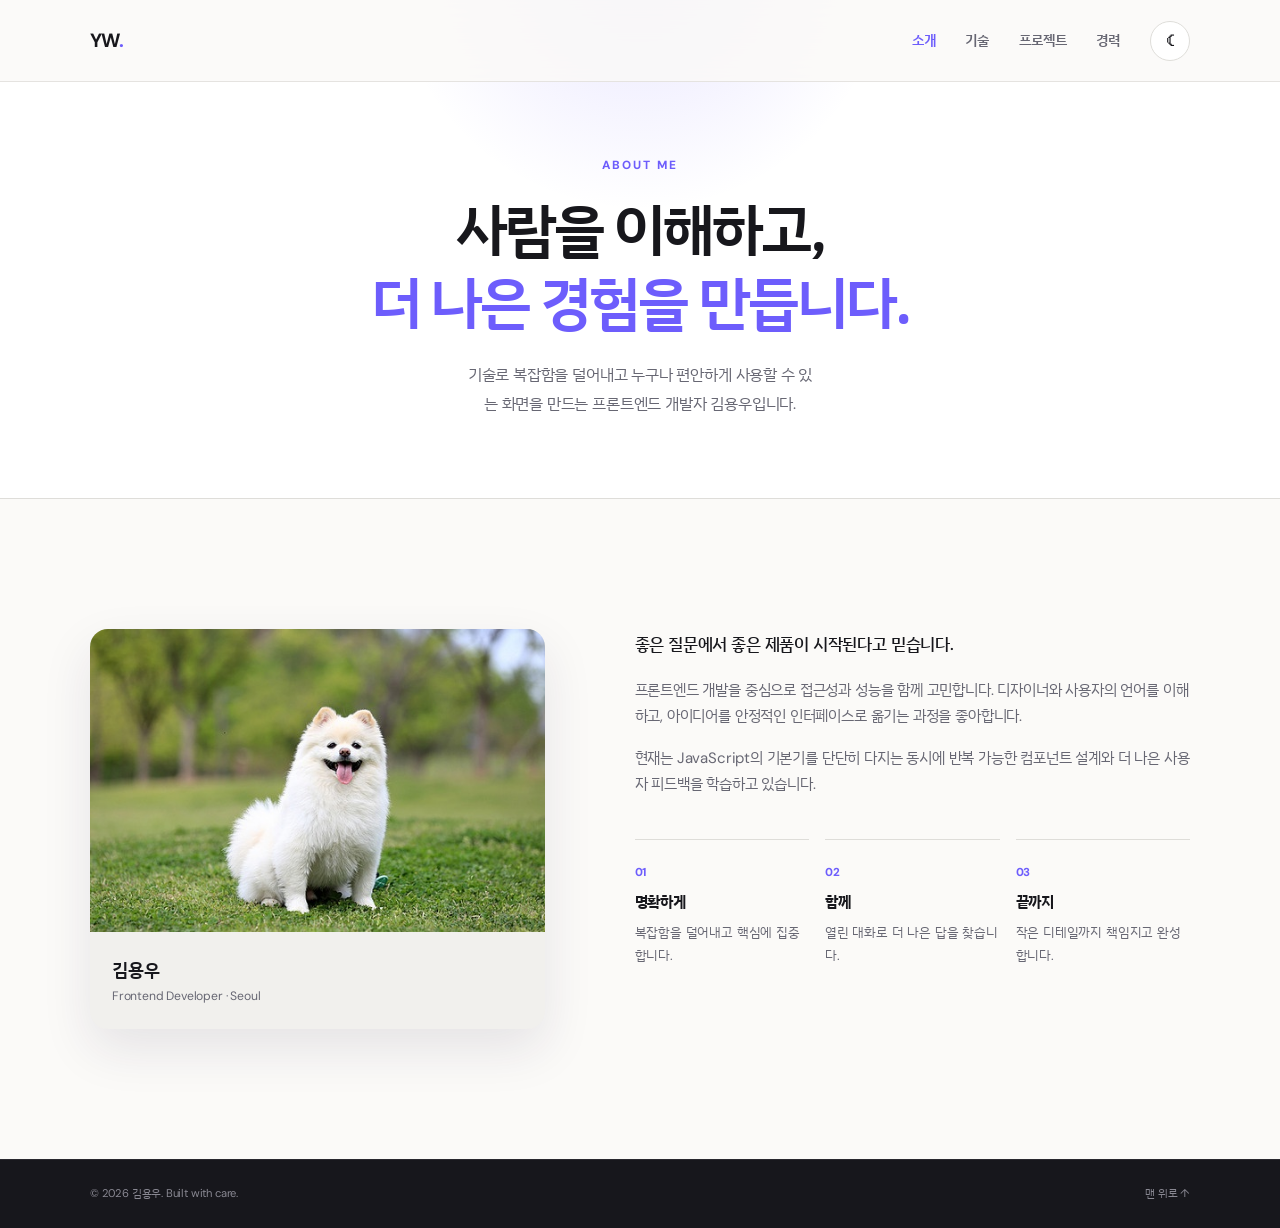
==== about.html @ 5609f6c0 "Move website to repository root for GitHub Pages" ====
<!doctype html>
<html lang="ko">
<head>
  <meta charset="UTF-8">
  <meta name="viewport" content="width=device-width, initial-scale=1.0">
  <meta name="description" content="프론트엔드 개발자 김용우의 소개와 일하는 방식을 확인하세요.">
  <title>소개 | 김용우</title>
  <link rel="preconnect" href="https://fonts.googleapis.com">
  <link rel="preconnect" href="https://fonts.gstatic.com" crossorigin>
  <link href="https://fonts.googleapis.com/css2?family=DM+Sans:wght@400;500;600;700&amp;family=IBM+Plex+Sans+KR:wght@300;400;500;600;700&amp;display=swap" rel="stylesheet">
  <link rel="stylesheet" href="css/style.css">
  <script src="js/main.js" defer></script>
</head>
<body>
  <a class="skip-link" href="#main-content">본문으로 바로가기</a>
  <header class="site-header" id="top">
    <div class="container header-inner">
      <a class="logo" href="index.html" aria-label="홈으로 이동">YW<span>.</span></a>
      <nav class="site-nav" aria-label="주요 메뉴">
        <button class="menu-toggle" type="button" aria-expanded="false" aria-controls="nav-list"><span class="sr-only">메뉴 열기</span><span></span><span></span><span></span></button>
        <ul class="nav-list" id="nav-list">
          <li><a class="is-active" aria-current="page" href="about.html">소개</a></li>
          <li><a href="skills.html">기술</a></li>
          <li><a href="projects.html">프로젝트</a></li>
          <li><a href="index.html#experience">경력</a></li>
        </ul>
      </nav>
      <button class="theme-toggle" type="button" aria-label="다크 모드로 전환" title="테마 전환"><span class="theme-icon" aria-hidden="true">☾</span></button>
    </div>
  </header>
  <main id="main-content" class="subpage-main">
    <section class="subpage-hero">
      <div class="container reveal">
        <p class="section-number">ABOUT ME</p>
        <h1>사람을 이해하고,<br><span>더 나은 경험을 만듭니다.</span></h1>
        <p>기술로 복잡함을 덜어내고 누구나 편안하게 사용할 수 있는 화면을 만드는 프론트엔드 개발자 김용우입니다.</p>
      </div>
    </section>
    <section class="section subpage-content" id="about">
      <div class="container about-grid">
        <div class="profile-summary reveal">
          <img src="assets/images/dog.jpg" alt="잔디밭에 앉아 있는 흰색 강아지 프로필 사진">
          <div><strong>김용우</strong><span>Frontend Developer · Seoul</span></div>
        </div>
        <div class="about-content reveal">
          <p class="lead">좋은 질문에서 좋은 제품이 시작된다고 믿습니다.</p>
          <p>프론트엔드 개발을 중심으로 접근성과 성능을 함께 고민합니다. 디자이너와 사용자의 언어를 이해하고, 아이디어를 안정적인 인터페이스로 옮기는 과정을 좋아합니다.</p>
          <p>현재는 JavaScript의 기본기를 단단히 다지는 동시에 반복 가능한 컴포넌트 설계와 더 나은 사용자 피드백을 학습하고 있습니다.</p>
          <div class="principles">
            <div><span>01</span><strong>명확하게</strong><p>복잡함을 덜어내고 핵심에 집중합니다.</p></div>
            <div><span>02</span><strong>함께</strong><p>열린 대화로 더 나은 답을 찾습니다.</p></div>
            <div><span>03</span><strong>끝까지</strong><p>작은 디테일까지 책임지고 완성합니다.</p></div>
          </div>
        </div>
      </div>
    </section>
  </main>
  <footer class="site-footer"><div class="container"><p>© <span id="current-year"></span> 김용우. Built with care.</p><a href="#top">맨 위로 <span aria-hidden="true">↑</span></a></div></footer>
</body>
</html>
---- css/style.css ----
:root {
  --primary: #6d5dfc;
  --primary-dark: #5040df;
  --accent: #ff6b4a;
  --background: #fbfaf8;
  --surface: #ffffff;
  --surface-soft: #f1f0ed;
  --text: #17171c;
  --muted: #676773;
  --line: #deddd9;
  --radius: 18px;
  --content-width: 1100px;
  --shadow: 0 20px 50px rgba(35, 31, 71, .1);
}

[data-theme="dark"] {
  --background: #121216;
  --surface: #1b1b21;
  --surface-soft: #24242b;
  --text: #f4f2ee;
  --muted: #aaa9b4;
  --line: #35353e;
  --shadow: 0 20px 50px rgba(0, 0, 0, .3);
}

*, *::before, *::after { box-sizing: border-box; }
html { scroll-behavior: smooth; scroll-padding-top: 82px; }
body { margin: 0; background: var(--background); color: var(--text); font-family: "DM Sans", "IBM Plex Sans KR", sans-serif; font-size: 15px; font-weight: 400; line-height: 1.75; letter-spacing: -.012em; overflow-x: hidden; transition: background .3s, color .3s; }
body::selection { background: var(--primary); color: #fff; }
a { color: inherit; text-decoration: none; }
button { color: inherit; font: inherit; }
ul, ol { margin: 0; padding: 0; list-style: none; }
h1, h2, h3, p { margin-top: 0; }
.container { width: min(calc(100% - 40px), var(--content-width)); margin-inline: auto; }
.sr-only { position: absolute; width: 1px; height: 1px; padding: 0; margin: -1px; overflow: hidden; clip: rect(0, 0, 0, 0); white-space: nowrap; border: 0; }
.skip-link { position: fixed; z-index: 999; top: 10px; left: 10px; padding: 10px 16px; border-radius: 8px; background: var(--text); color: var(--background); transform: translateY(-150%); }
.skip-link:focus { transform: translateY(0); }
:focus-visible { outline: 3px solid var(--accent); outline-offset: 4px; }

.site-header { position: fixed; z-index: 100; inset: 0 0 auto; height: 74px; border-bottom: 1px solid color-mix(in srgb, var(--line) 75%, transparent); background: color-mix(in srgb, var(--background) 84%, transparent); backdrop-filter: blur(16px); }
.header-inner { height: 100%; display: flex; align-items: center; }
.logo { font-size: 1.2rem; font-weight: 700; letter-spacing: -.04em; }
.logo span { color: var(--primary); }
.site-nav { margin-left: auto; }
.nav-list { position: fixed; top: 74px; left: 20px; right: 20px; display: none; padding: 18px; border: 1px solid var(--line); border-radius: 14px; background: var(--surface); box-shadow: var(--shadow); }
.nav-list.is-open { display: grid; }
.nav-list a { display: block; padding: 10px 12px; color: var(--muted); font-size: .9rem; font-weight: 600; }
.nav-list a:hover, .nav-list a.is-active { color: var(--primary); }
.menu-toggle, .theme-toggle { display: grid; place-items: center; width: 40px; height: 40px; padding: 0; border: 1px solid var(--line); border-radius: 50%; background: var(--surface); cursor: pointer; }
.menu-toggle { gap: 4px; border: 0; background: transparent; }
.menu-toggle > span:not(.sr-only) { width: 20px; height: 2px; background: currentColor; transition: transform .2s, opacity .2s; }
.menu-toggle[aria-expanded="true"] > span:nth-of-type(2) { transform: translateY(6px) rotate(45deg); }
.menu-toggle[aria-expanded="true"] > span:nth-of-type(3) { opacity: 0; }
.menu-toggle[aria-expanded="true"] > span:nth-of-type(4) { transform: translateY(-6px) rotate(-45deg); }
.theme-toggle { margin-left: 8px; font-size: 1.15rem; }

.hero { position: relative; min-height: 780px; padding: 140px 0 90px; display: grid; align-items: center; overflow: hidden; }
.hero-grid { display: grid; gap: 44px; justify-items: center; }
.hero-copy { position: relative; z-index: 2; max-width: 820px; text-align: center; }
.eyebrow, .section-number { color: var(--primary); font-size: .74rem; font-weight: 800; letter-spacing: .16em; text-transform: uppercase; }
.eyebrow { display: flex; align-items: center; justify-content: center; gap: 10px; }
.eyebrow span { width: 7px; height: 7px; border-radius: 50%; background: #2abf77; box-shadow: 0 0 0 5px rgba(42, 191, 119, .13); }
.hero h1 { margin: 20px 0; font-family: "IBM Plex Sans KR", sans-serif; font-size: clamp(2.05rem, 7.5vw, 3.9rem); font-weight: 600; line-height: 1.2; letter-spacing: -.045em; text-wrap: balance; text-shadow: 0 1px 0 color-mix(in srgb, var(--surface) 80%, transparent); }
.hero h1 strong { position: relative; color: var(--primary); font-weight: 700; }
.hero h1 strong::after { position: absolute; z-index: -1; right: -3px; bottom: .05em; left: -3px; height: .24em; border-radius: 8px; background: color-mix(in srgb, var(--primary) 16%, transparent); content: ""; }
.hero-description { max-width: 620px; margin-inline: auto; color: var(--muted); font-size: clamp(.92rem, 2vw, 1.02rem); font-weight: 400; line-height: 1.85; text-wrap: balance; }
.hero-actions { display: flex; flex-wrap: wrap; justify-content: center; gap: 12px; margin: 32px 0 42px; }
.button { display: inline-flex; align-items: center; justify-content: center; gap: 12px; min-height: 50px; padding: 0 21px; border: 1px solid var(--line); border-radius: 11px; font-size: .9rem; font-weight: 700; transition: transform .2s, background .2s; }
.button:hover { transform: translateY(-2px); }
.button-primary { border-color: var(--primary); background: var(--primary); color: #fff; box-shadow: 0 10px 30px rgba(109, 93, 252, .25); }
.button-primary:hover { background: var(--primary-dark); }
.button-secondary { background: var(--surface); }
.quick-stats { display: flex; flex-wrap: wrap; justify-content: center; gap: 12px; }
.quick-stats li { min-width: 112px; padding: 12px 18px; border: 1px solid var(--line); border-radius: 12px; background: color-mix(in srgb, var(--surface) 78%, transparent); backdrop-filter: blur(8px); }
.quick-stats strong, .quick-stats span { display: block; }
.quick-stats strong { font-size: 1.15rem; font-weight: 600; }
.quick-stats span { color: var(--muted); font-size: .68rem; text-transform: uppercase; letter-spacing: .06em; }
.hero-visual { position: relative; order: -1; width: min(78vw, 420px); margin-inline: auto; }
.portrait-card { position: relative; aspect-ratio: 3 / 2; border-radius: 28px; background: transparent; box-shadow: var(--shadow); overflow: visible; }
[data-theme="dark"] .portrait-card { background: linear-gradient(145deg, #312d59, #5b4f9e); }
.portrait-pattern { position: absolute; inset: 0; border-radius: inherit; overflow: hidden; background-image: radial-gradient(rgba(109, 93, 252, .18) 1.5px, transparent 1.5px); background-size: 19px 19px; }
.portrait-image { position: absolute; z-index: 1; inset: 0; width: 100%; height: 100%; border: 0; border-radius: 28px; object-fit: cover; object-position: center center; box-shadow: 0 18px 35px rgba(35, 31, 71, .2); }
.floating-label { position: absolute; z-index: 2; display: flex; align-items: center; gap: 8px; padding: 10px 14px; border: 1px solid rgba(255,255,255,.55); border-radius: 10px; background: color-mix(in srgb, var(--surface) 88%, transparent); box-shadow: 0 12px 25px rgba(24, 20, 55, .15); font-size: .76rem; font-weight: 700; backdrop-filter: blur(10px); }
.floating-label span { color: var(--primary); }
.label-code { top: 20%; left: -7%; }
.label-user { right: -8%; bottom: 16%; }
.location { margin: 15px 0 0; color: var(--muted); font-size: .78rem; text-align: center; }
.hero-glow { position: absolute; border-radius: 50%; filter: blur(2px); opacity: .4; }
.hero-glow-one { width: 500px; height: 500px; right: -200px; top: 90px; background: radial-gradient(circle, rgba(109,93,252,.18), transparent 65%); }
.hero-glow-two { width: 350px; height: 350px; left: -160px; bottom: -70px; background: radial-gradient(circle, rgba(255,107,74,.13), transparent 65%); }

.section { padding: 100px 0; }
.section-heading h2 { margin-bottom: 20px; font-family: "IBM Plex Sans KR", sans-serif; font-size: clamp(1.7rem, 5.5vw, 2.65rem); font-weight: 600; line-height: 1.3; letter-spacing: -.04em; }
.section-heading > p:not(.section-number), .section-heading.row > p { color: var(--muted); }
.section-number { margin-bottom: 16px; }
.about { border-block: 1px solid var(--line); background: var(--surface); }
.about-grid { display: grid; gap: 45px; }
.about-content > p { color: var(--muted); }
.about-content .lead { color: var(--text); font-size: 1.08rem; font-weight: 500; line-height: 1.8; }
.principles { display: grid; gap: 16px; margin-top: 42px; }
.principles > div { padding-top: 18px; border-top: 1px solid var(--line); }
.principles span { color: var(--primary); font-size: .72rem; font-weight: 800; }
.principles strong { display: block; margin: 5px 0; }
.principles p { margin: 0; color: var(--muted); font-size: .83rem; }
.centered { max-width: 680px; margin: 0 auto 45px; text-align: center; }
.skills-grid { display: grid; gap: 13px; }
.skill-card { display: grid; grid-template-columns: auto 1fr auto; align-items: center; gap: 16px; padding: 20px; border: 1px solid var(--line); border-radius: var(--radius); background: var(--surface); transition: transform .2s, box-shadow .2s; }
.skill-card:hover { transform: translateY(-4px); box-shadow: var(--shadow); }
.skill-icon { display: grid; place-items: center; width: 48px; height: 48px; border-radius: 13px; font-size: .8rem; font-weight: 800; }
.skill-icon.html { background: #fff0eb; color: #e64a28; }
.skill-icon.css { background: #eaf1ff; color: #3973da; }
.skill-icon.js { background: #fff8d8; color: #7a6500; }
.skill-icon.git { background: #fcece8; color: #de4c36; }
.skill-card h3 { margin: 0; font-size: .9rem; font-weight: 600; }
.skill-card p { margin: 1px 0 0; color: var(--muted); font-size: .75rem; }
.skill-card > span { padding: 4px 10px; border-radius: 20px; background: var(--surface-soft); color: var(--muted); font-size: .7rem; }

.projects { background: var(--surface-soft); }
.section-heading.row { margin-bottom: 45px; }
.projects-grid { display: grid; gap: 24px; }
.project-card { overflow: hidden; border: 1px solid var(--line); border-radius: var(--radius); background: var(--surface); transition: transform .25s, box-shadow .25s; }
.project-card:hover { transform: translateY(-6px); box-shadow: var(--shadow); }
.project-cover { position: relative; aspect-ratio: 1.3; display: grid; place-items: center; overflow: hidden; }
.cover-one { background: #d8edcf; }
.cover-two { background: #e0dcfa; }
.cover-three { background: #c8e8f2; }
.mock-browser { width: 78%; height: 64%; padding: 11px; border-radius: 8px; background: #fff; box-shadow: 0 18px 30px rgba(44,70,31,.18); transform: rotate(-3deg); }
.mock-browser i { display: inline-block; width: 5px; height: 5px; margin-right: 2px; border-radius: 50%; background: #bad0b1; }
.mock-browser b { display: block; margin: 22px 8px 8px; color: #285528; font-size: 1.2rem; }
.mock-browser em { display: block; width: 80%; height: 34%; margin: 0 8px; border-radius: 5px; background: linear-gradient(90deg, #bad7ad 65%, #e8f1e2 65%); }
.phone-mock { width: 42%; height: 78%; padding: 15px; border: 4px solid #24212f; border-radius: 21px; background: #f8f5ff; color: #32275e; text-align: center; box-shadow: 0 18px 30px rgba(59,43,120,.2); transform: rotate(4deg); }
.phone-mock i { display: block; width: 28%; height: 4px; margin: -7px auto 28px; border-radius: 5px; background: #2b2930; }
.phone-mock b, .phone-mock em { display: block; font-style: normal; }
.phone-mock b { font-size: .58rem; }
.phone-mock em { margin-top: 14px; font-size: 1.35rem; font-weight: 700; }
.weather-mock { position: relative; width: 74%; height: 66%; padding: 24px; border-radius: 15px; background: linear-gradient(145deg, #3885b3, #6bbad6); color: #fff; box-shadow: 0 18px 30px rgba(32,91,117,.23); transform: rotate(-2deg); overflow: hidden; }
.weather-mock b, .weather-mock strong, .weather-mock em { position: relative; z-index: 1; display: block; font-style: normal; }
.weather-mock b { font-size: .58rem; letter-spacing: .2em; }
.weather-mock strong { font-size: 2.6rem; line-height: 1.3; }
.weather-mock em { font-size: .62rem; }
.weather-mock i { position: absolute; width: 100px; height: 100px; right: -20px; top: -16px; border-radius: 50%; background: #fbd770; box-shadow: 0 0 0 20px rgba(255,255,255,.08); }
.project-body { padding: 24px; }
.project-meta { display: flex; justify-content: space-between; color: var(--primary); font-size: .67rem; font-weight: 700; text-transform: uppercase; letter-spacing: .08em; }
.project-body h3 { margin: 8px 0; font-size: 1.18rem; font-weight: 600; letter-spacing: -.025em; }
.project-body > p { min-height: 82px; color: var(--muted); font-size: .85rem; }
.tags { display: flex; flex-wrap: wrap; gap: 7px; }
.tags li { padding: 4px 9px; border-radius: 5px; background: var(--surface-soft); color: var(--muted); font-size: .65rem; }
.project-links { display: flex; gap: 18px; margin-top: 22px; padding-top: 17px; border-top: 1px solid var(--line); }
.project-links a { font-size: .75rem; font-weight: 700; }
.project-links a:hover { color: var(--primary); }

.experience-grid { display: grid; gap: 50px; }
.timeline { position: relative; }
.timeline::before { position: absolute; left: 5px; top: 9px; bottom: 5px; width: 1px; background: var(--line); content: ""; }
.timeline li { position: relative; display: grid; gap: 10px; padding: 0 0 42px 30px; }
.timeline li::before { position: absolute; z-index: 1; top: 8px; left: 0; width: 11px; height: 11px; border: 3px solid var(--background); border-radius: 50%; background: var(--primary); box-shadow: 0 0 0 1px var(--primary); content: ""; }
.timeline-date { color: var(--primary); font-size: .7rem; font-weight: 700; letter-spacing: .06em; }
.timeline h3 { margin-bottom: 0; font-size: 1.03rem; font-weight: 600; }
.timeline .organization { margin: 2px 0 10px; color: var(--text); font-size: .78rem; font-weight: 600; }
.timeline p:last-child { margin: 0; color: var(--muted); font-size: .83rem; }

.contact { position: relative; overflow: hidden; background: #17171c; color: #fff; text-align: center; }
.contact::before { position: absolute; width: 500px; height: 500px; left: 50%; top: 50%; border: 1px solid rgba(255,255,255,.06); border-radius: 50%; box-shadow: 0 0 0 90px rgba(255,255,255,.025), 0 0 0 180px rgba(255,255,255,.015); transform: translate(-50%, -50%); content: ""; }
.contact-inner { position: relative; z-index: 1; }
.contact h2 { margin-bottom: 24px; font-family: "IBM Plex Sans KR", sans-serif; font-size: clamp(1.9rem, 6.5vw, 3.45rem); font-weight: 600; line-height: 1.25; letter-spacing: -.045em; }
.contact h2 span { color: #8c7fff; }
.contact-inner > p:not(.section-number) { color: #aaa9b4; }
.contact-email { display: inline-flex; gap: 10px; margin: 30px 0; padding-bottom: 4px; border-bottom: 1px solid #777; font-size: clamp(1rem, 4vw, 1.35rem); font-weight: 700; }
.contact-email:hover { color: #a99fff; border-color: #a99fff; }
.social-links { display: flex; justify-content: center; flex-wrap: wrap; gap: 24px; }
.social-links a { color: #aaa9b4; font-size: .75rem; }
.social-links a:hover { color: #fff; }
.site-footer { padding: 24px 0; border-top: 1px solid #29292f; background: #17171c; color: #898892; font-size: .7rem; }
.site-footer .container { display: flex; justify-content: space-between; align-items: center; gap: 20px; }
.site-footer p { margin: 0; }
.site-footer a:hover { color: #fff; }

/* Standalone content pages */
.subpage-main { min-height: calc(100vh - 69px); }
.subpage-hero { position: relative; padding: 155px 0 80px; overflow: hidden; border-bottom: 1px solid var(--line); background: var(--surface); text-align: center; }
.subpage-hero::after { position: absolute; width: 520px; height: 520px; top: -300px; left: 50%; border-radius: 50%; background: radial-gradient(circle, color-mix(in srgb, var(--primary) 16%, transparent), transparent 68%); transform: translateX(-50%); content: ""; }
.subpage-hero .container { position: relative; z-index: 1; }
.subpage-hero h1 { margin: 14px 0 22px; font-family: "IBM Plex Sans KR", sans-serif; font-size: clamp(2rem, 7vw, 3.65rem); font-weight: 600; line-height: 1.25; letter-spacing: -.05em; }
.subpage-hero h1 span { color: var(--primary); }
.subpage-hero .container > p:last-child { max-width: 620px; margin: 0 auto; color: var(--muted); font-size: .98rem; line-height: 1.85; text-wrap: balance; }
.subpage-content { min-height: 520px; }
.profile-summary { align-self: start; overflow: hidden; border-radius: var(--radius); background: var(--surface-soft); box-shadow: var(--shadow); }
.profile-summary img { display: block; width: 100%; aspect-ratio: 3 / 2; object-fit: cover; object-position: center; }
.profile-summary div { display: grid; padding: 22px; }
.profile-summary strong { font-size: 1.15rem; font-weight: 600; }
.profile-summary span { color: var(--muted); font-size: .76rem; }
.detailed-skills { max-width: 900px; margin-inline: auto; }
.detailed-skills .skill-card { padding: 25px; }
.detailed-skills .skill-card h2 { margin: 0; font-size: .95rem; font-weight: 600; }
.skill-meter { height: 4px; margin-top: 12px; border-radius: 5px; background: var(--surface-soft); overflow: hidden; }
.skill-meter span { display: block; height: 100%; border-radius: inherit; background: linear-gradient(90deg, var(--primary), #9b8fff); }
.toolbox { max-width: 900px; margin: 70px auto 0; padding-top: 38px; border-top: 1px solid var(--line); text-align: center; }
.toolbox h2 { margin-bottom: 28px; font-size: 1.6rem; font-weight: 600; }
.toolbox ul { display: flex; flex-wrap: wrap; justify-content: center; gap: 10px; }
.toolbox li { padding: 9px 16px; border: 1px solid var(--line); border-radius: 30px; background: var(--surface); color: var(--muted); font-size: .78rem; }
.subpage-content .project-body h2 { margin: 8px 0; font-size: 1.18rem; font-weight: 600; letter-spacing: -.025em; }

.reveal { opacity: 0; transform: translateY(24px); transition: opacity .65s ease, transform .65s ease; }
.reveal.is-visible { opacity: 1; transform: none; }

@media (min-width: 768px) {
  .container { width: min(calc(100% - 64px), var(--content-width)); }
  .site-header { height: 82px; }
  .menu-toggle { display: none; }
  .nav-list { position: static; display: flex; gap: 6px; padding: 0; border: 0; background: transparent; box-shadow: none; }
  .theme-toggle { margin-left: 18px; }
  .hero { min-height: 860px; padding-top: 150px; }
  .hero-grid { grid-template-columns: minmax(0, 1fr); align-items: center; gap: 48px; }
  .hero-visual { width: min(44vw, 460px); }
  .quick-stats { gap: 14px; }
  .about-grid { grid-template-columns: .9fr 1.1fr; gap: 90px; }
  .principles { grid-template-columns: repeat(3, 1fr); }
  .skills-grid { grid-template-columns: repeat(2, 1fr); }
  .section-heading.row { display: flex; justify-content: space-between; align-items: end; }
  .section-heading.row h2 { margin-bottom: 0; }
  .projects-grid { grid-template-columns: repeat(2, 1fr); }
  .projects-grid .project-card:last-child { grid-column: span 2; }
  .projects-grid .project-card:last-child { display: grid; grid-template-columns: 1fr 1fr; }
  .experience-grid { grid-template-columns: .8fr 1.2fr; gap: 90px; }
  .timeline li { grid-template-columns: 110px 1fr; gap: 24px; padding-left: 34px; }
}

@media (min-width: 1024px) {
  .section { padding: 130px 0; }
  .projects-grid { grid-template-columns: repeat(3, 1fr); }
  .projects-grid .project-card:last-child { display: block; grid-column: auto; }
}

@media (prefers-reduced-motion: reduce) {
  *, *::before, *::after { scroll-behavior: auto !important; transition-duration: .01ms !important; animation-duration: .01ms !important; animation-iteration-count: 1 !important; }
  .reveal { opacity: 1; transform: none; }
}
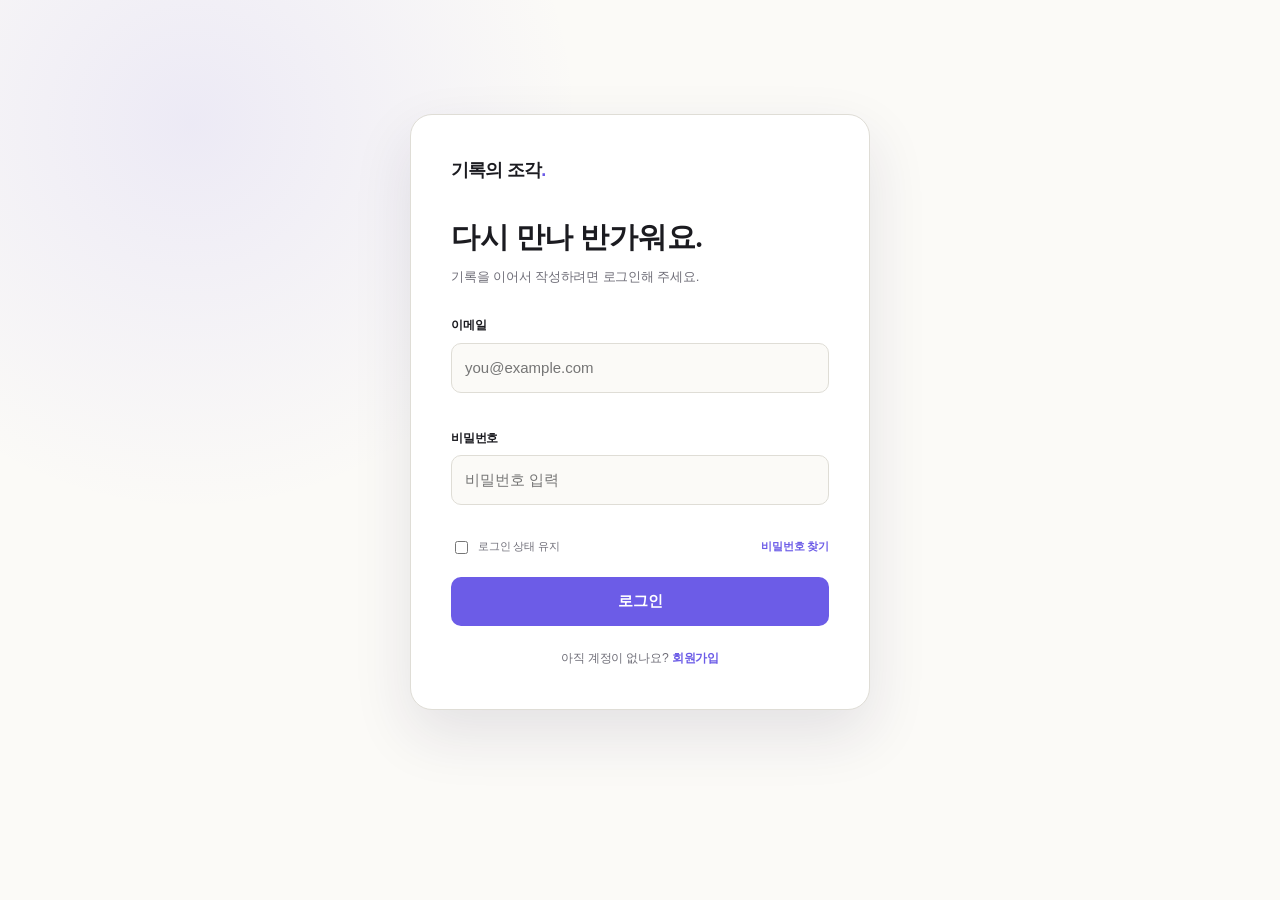
==== commit 290fc6aa: "더미 데이터 제거 및 페이지 성능 개선" ====
--- a/about.html
+++ b/about.html
@@ -1,60 +1 @@
-<!doctype html>
-<html lang="ko">
-<head>
-  <meta charset="UTF-8">
-  <meta name="viewport" content="width=device-width, initial-scale=1.0">
-  <meta name="description" content="프론트엔드 개발자 김용우의 소개와 일하는 방식을 확인하세요.">
-  <title>소개 | 김용우</title>
-  <link rel="preconnect" href="https://fonts.googleapis.com">
-  <link rel="preconnect" href="https://fonts.gstatic.com" crossorigin>
-  <link href="https://fonts.googleapis.com/css2?family=DM+Sans:wght@400;500;600;700&amp;family=IBM+Plex+Sans+KR:wght@300;400;500;600;700&amp;display=swap" rel="stylesheet">
-  <link rel="stylesheet" href="css/style.css">
-  <script src="js/main.js" defer></script>
-</head>
-<body>
-  <a class="skip-link" href="#main-content">본문으로 바로가기</a>
-  <header class="site-header" id="top">
-    <div class="container header-inner">
-      <a class="logo" href="index.html" aria-label="홈으로 이동">YW<span>.</span></a>
-      <nav class="site-nav" aria-label="주요 메뉴">
-        <button class="menu-toggle" type="button" aria-expanded="false" aria-controls="nav-list"><span class="sr-only">메뉴 열기</span><span></span><span></span><span></span></button>
-        <ul class="nav-list" id="nav-list">
-          <li><a class="is-active" aria-current="page" href="about.html">소개</a></li>
-          <li><a href="skills.html">기술</a></li>
-          <li><a href="projects.html">프로젝트</a></li>
-          <li><a href="index.html#experience">경력</a></li>
-        </ul>
-      </nav>
-      <button class="theme-toggle" type="button" aria-label="다크 모드로 전환" title="테마 전환"><span class="theme-icon" aria-hidden="true">☾</span></button>
-    </div>
-  </header>
-  <main id="main-content" class="subpage-main">
-    <section class="subpage-hero">
-      <div class="container reveal">
-        <p class="section-number">ABOUT ME</p>
-        <h1>사람을 이해하고,<br><span>더 나은 경험을 만듭니다.</span></h1>
-        <p>기술로 복잡함을 덜어내고 누구나 편안하게 사용할 수 있는 화면을 만드는 프론트엔드 개발자 김용우입니다.</p>
-      </div>
-    </section>
-    <section class="section subpage-content" id="about">
-      <div class="container about-grid">
-        <div class="profile-summary reveal">
-          <img src="assets/images/dog.jpg" alt="잔디밭에 앉아 있는 흰색 강아지 프로필 사진">
-          <div><strong>김용우</strong><span>Frontend Developer · Seoul</span></div>
-        </div>
-        <div class="about-content reveal">
-          <p class="lead">좋은 질문에서 좋은 제품이 시작된다고 믿습니다.</p>
-          <p>프론트엔드 개발을 중심으로 접근성과 성능을 함께 고민합니다. 디자이너와 사용자의 언어를 이해하고, 아이디어를 안정적인 인터페이스로 옮기는 과정을 좋아합니다.</p>
-          <p>현재는 JavaScript의 기본기를 단단히 다지는 동시에 반복 가능한 컴포넌트 설계와 더 나은 사용자 피드백을 학습하고 있습니다.</p>
-          <div class="principles">
-            <div><span>01</span><strong>명확하게</strong><p>복잡함을 덜어내고 핵심에 집중합니다.</p></div>
-            <div><span>02</span><strong>함께</strong><p>열린 대화로 더 나은 답을 찾습니다.</p></div>
-            <div><span>03</span><strong>끝까지</strong><p>작은 디테일까지 책임지고 완성합니다.</p></div>
-          </div>
-        </div>
-      </div>
-    </section>
-  </main>
-  <footer class="site-footer"><div class="container"><p>© <span id="current-year"></span> 김용우. Built with care.</p><a href="#top">맨 위로 <span aria-hidden="true">↑</span></a></div></footer>
-</body>
-</html>
+<!doctype html><html lang="ko"><head><meta charset="UTF-8"><meta name="viewport" content="width=device-width,initial-scale=1"><meta http-equiv="refresh" content="0;url=profile.html"><title>프로필로 이동 | 기록의 조각</title></head><body><p><a href="profile.html">프로필로 이동</a></p></body></html>
